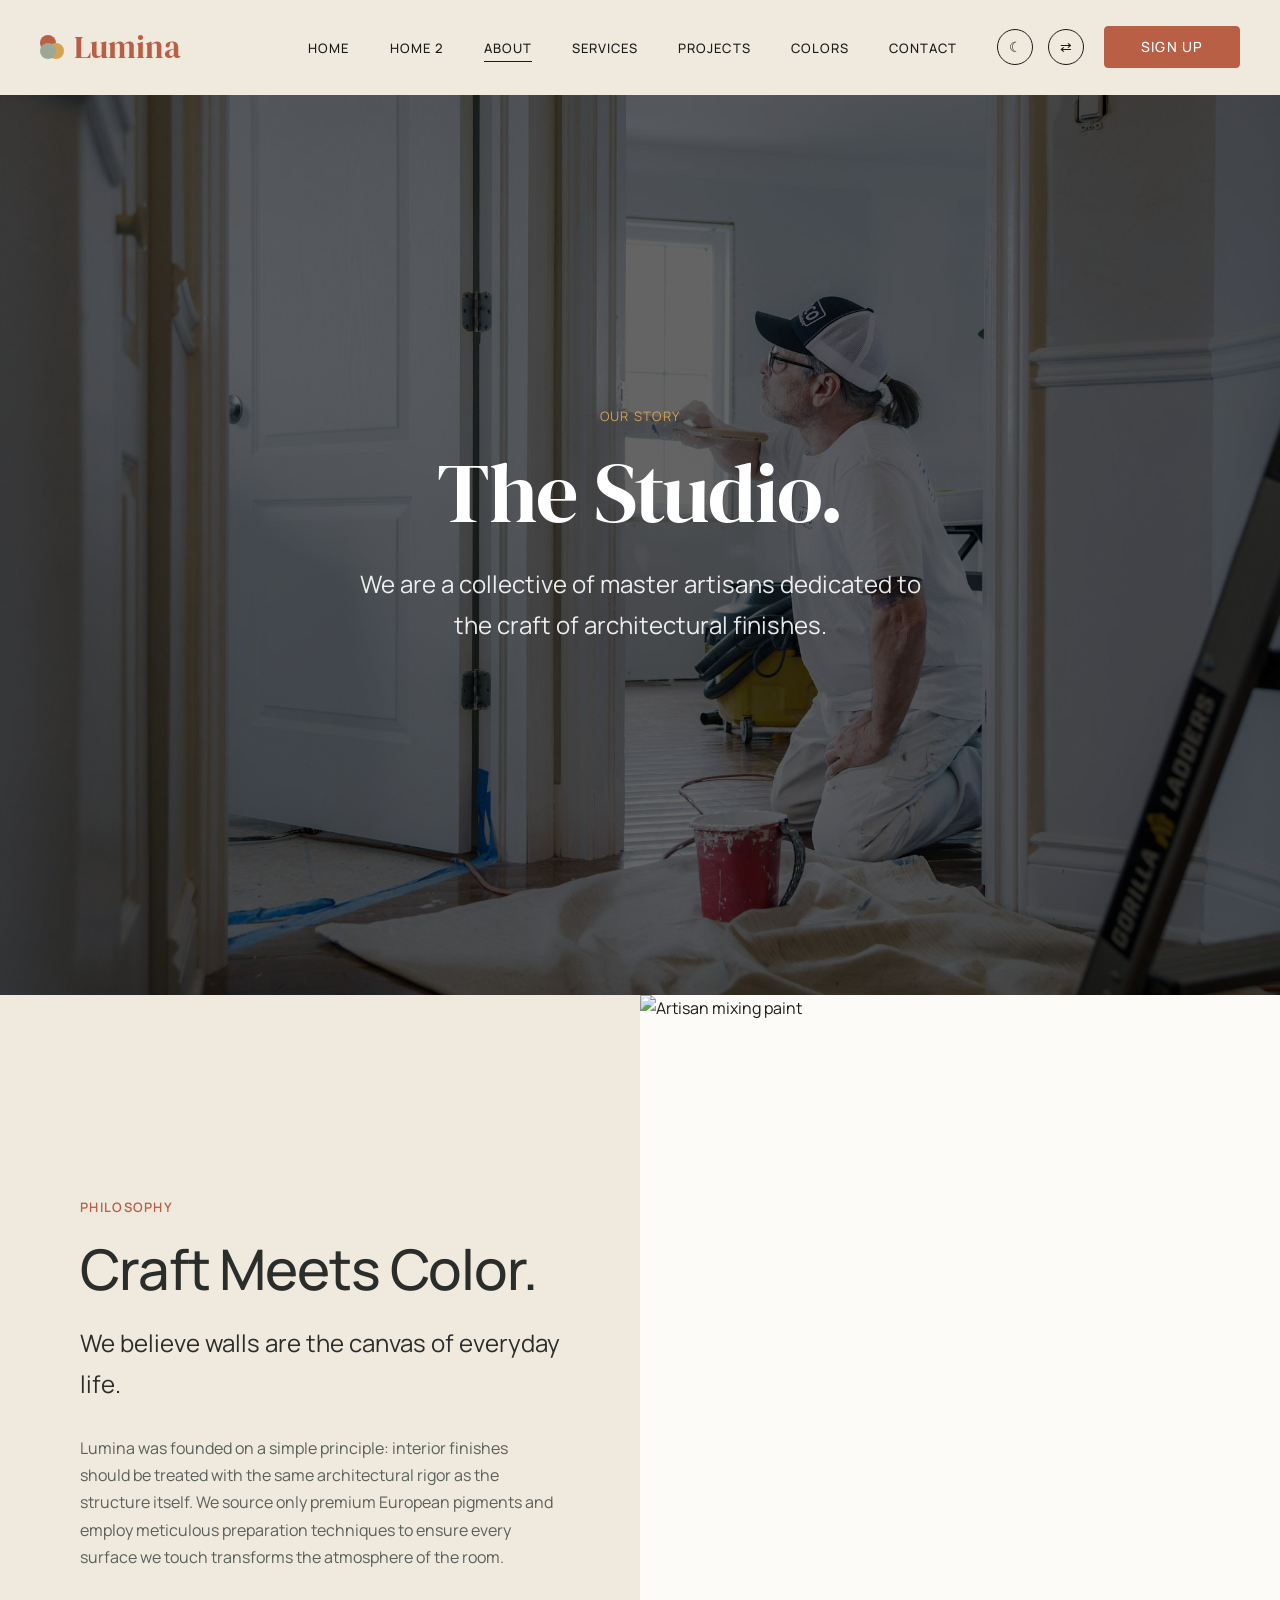
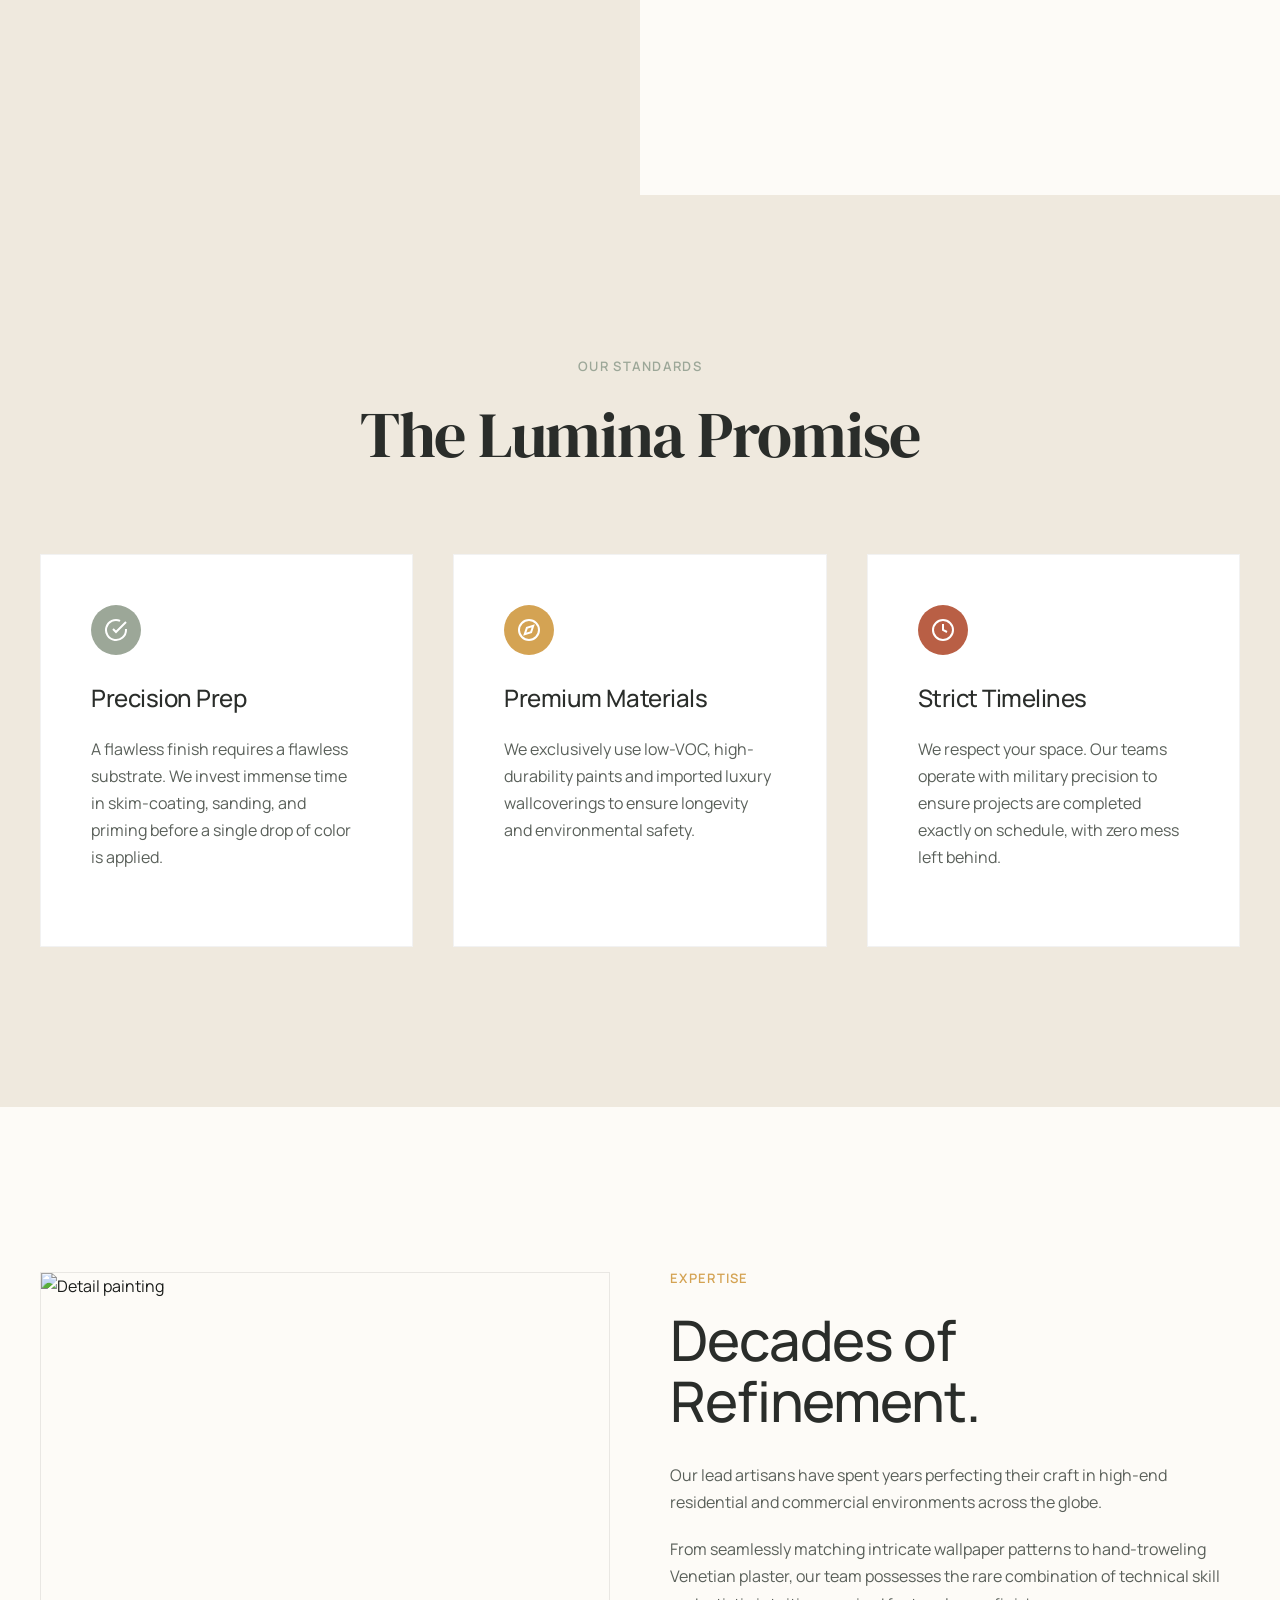
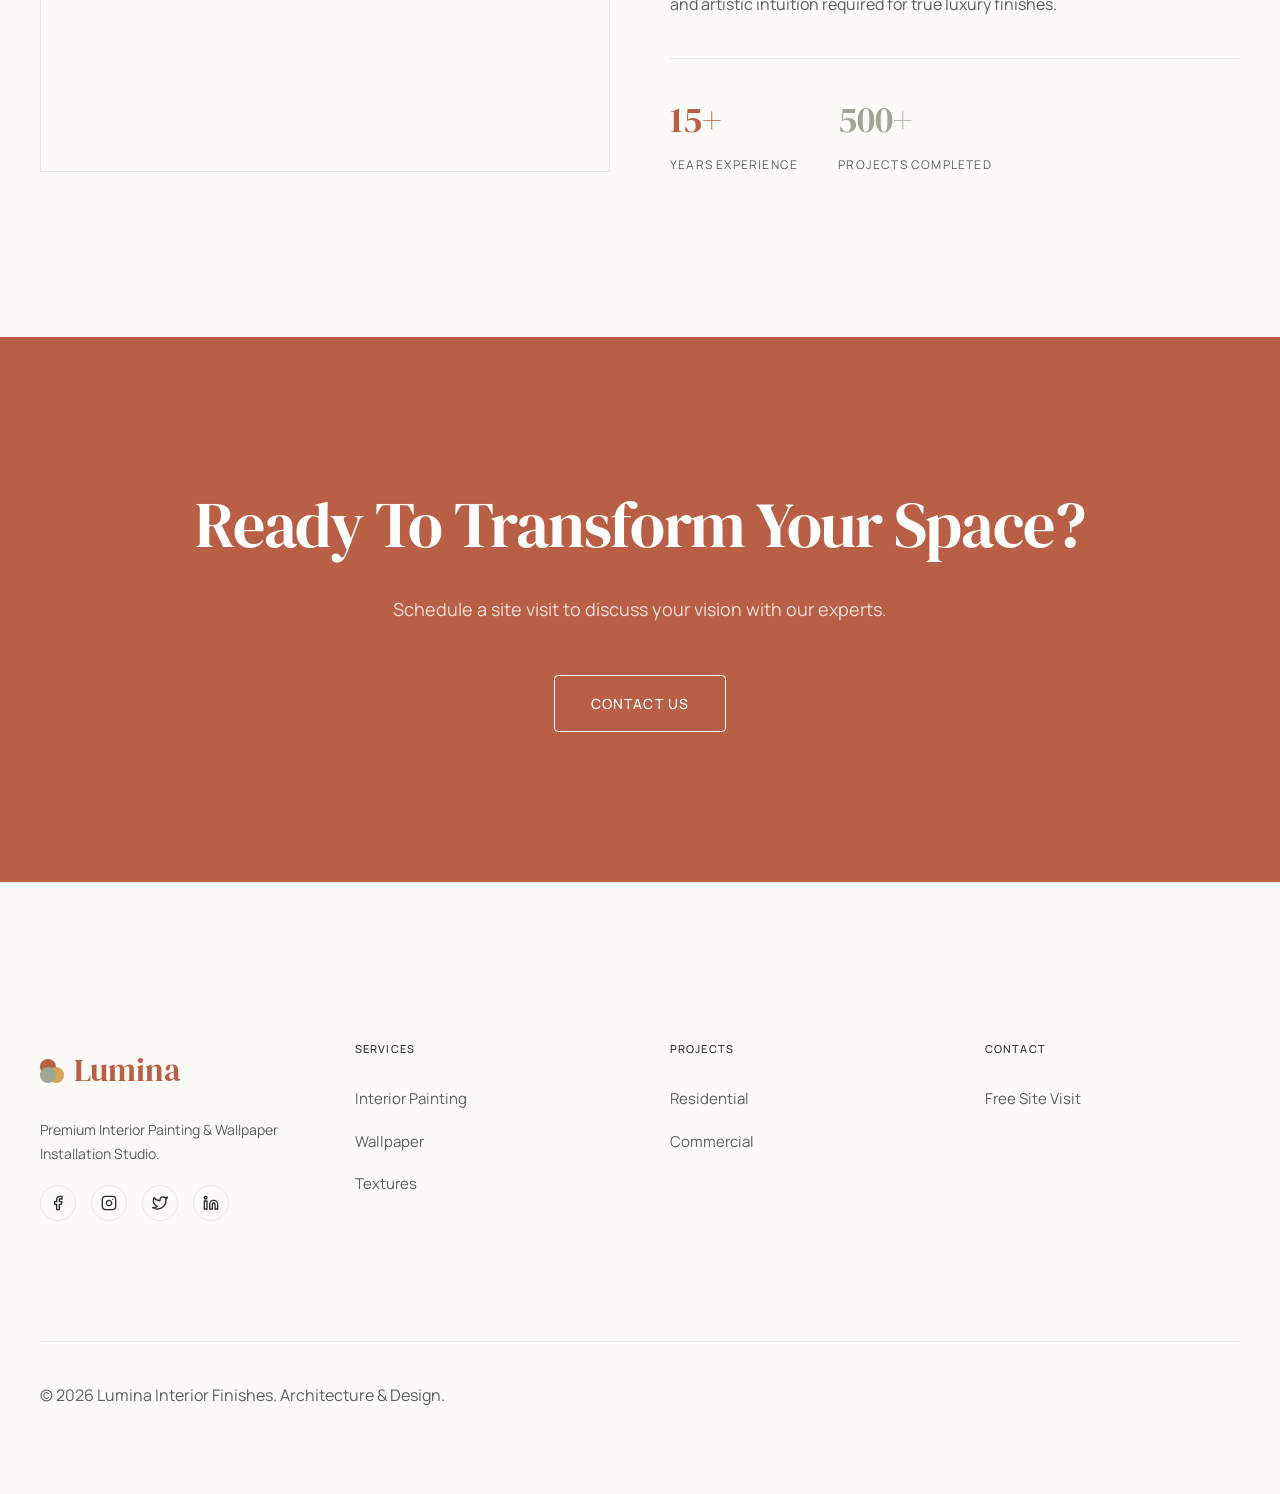
==== about.html @ 1b0bb854 "first-commit" ====
<!DOCTYPE html>
<html lang="en" dir="ltr">

<head>
    <meta charset="UTF-8">
    <meta name="viewport" content="width=device-width, initial-scale=1.0">
    <title>About | Lumina Interior Finishes</title>
    <link rel="icon" type="image/svg+xml"
        href="data:image/svg+xml,<svg xmlns='http://www.w3.org/2000/svg' viewBox='0 0 24 24'><circle cx='8' cy='8' r='8' fill='%23B95F45'/><circle cx='16' cy='16' r='8' fill='%23D4A353'/><circle cx='8' cy='16' r='8' fill='%239CA798'/></svg>">
    <link rel="stylesheet" href="assets/css/style.css">
    <link rel="stylesheet" href="assets/css/dark-mode.css">
    <link rel="stylesheet" href="assets/css/rtl.css">
</head>

<body>
    <!-- Navbar -->
    <nav class="navbar" id="navbar">
        <div class="container">
            <a href="index.html" class="nav-brand"
                style="display: flex; align-items: center; gap: 10px; color: var(--color-terracotta);">
                <svg width="24" height="24" viewBox="0 0 24 24" fill="none">
                    <circle cx="8" cy="8" r="8" fill="var(--color-terracotta)" />
                    <circle cx="16" cy="16" r="8" fill="var(--color-mustard)" />
                    <circle cx="8" cy="16" r="8" fill="var(--color-sage)" />
                </svg>
                Lumina
            </a>
            <button class="mobile-menu-toggle" aria-label="Toggle Menu">☰</button>
            <div class="nav-menu-wrapper">
                <ul class="nav-links">
                <li><a href="index.html">Home</a></li>
                <li><a href="home-2.html">Home 2</a></li>
                <li><a href="about.html" class="active">About</a></li>
                <li><a href="services.html">Services</a></li>
                <li><a href="projects.html">Projects</a></li>
                <li><a href="colors.html">Colors</a></li>
                <li><a href="contact.html">Contact</a></li>
            </ul>
            <div class="nav-actions" style="display: flex; align-items: center; gap: 20px;">
                <div style="display: flex; gap: 15px; align-items: center;">
                    <button class="theme-toggle" aria-label="Toggle Dark Mode"
                        style="background:transparent; border:1px solid currentColor; border-radius:50%; width:36px; height:36px; display:flex; align-items:center; justify-content:center; color:inherit; font-size:14px; cursor:pointer;">☾</button>
                    <button class="rtl-toggle" aria-label="Toggle RTL"
                        style="background:transparent; border:1px solid currentColor; border-radius:50%; width:36px; height:36px; display:flex; align-items:center; justify-content:center; color:inherit; font-size:14px; cursor:pointer;">⇄</button>
                </div>
                <div style="display: flex; align-items: stretch; height: 42px;">
                    <a href="register.html" class="btn">Sign
                        Up</a>
                </div>
            </div>
        </div>

        </div>
    </nav>

    <!-- SECTION 1: HERO -->
    <section class="hero-color-life"
        style="background-color: var(--color-charcoal); background-image: url('assets/images/abt-hero.jpg'); background-size: cover; background-position: center; min-height: 80vh;">
        <div class="hero-tint-layer"></div>
        <div class="container" style="position: relative; z-index: 10;">
            <div class="hero-content-wrapper" style="color: white;">
                <span
                    style="text-transform: uppercase; letter-spacing: 0.1em; font-size: 13px; margin-bottom: 20px; display: block; color: var(--color-mustard);">OUR
                    STORY</span>
                <h1>The Studio.</h1>
                <p class="text-lead" style="color: rgba(255,255,255,0.9); margin-bottom: 40px; max-width: 600px;">We are
                    a collective of master artisans dedicated to the craft of architectural finishes.</p>
            </div>
        </div>
    </section>

    <!-- SECTION 2: PHILOSOPHY (Split Editorial) -->
    <section class="section" style="padding: 0;">
        <div class="split-editorial">
            <div style="background-color: var(--color-warm-cream);">
                <span
                    style="color: var(--color-terracotta); font-weight: 600; letter-spacing: 0.1em; margin-bottom: 20px; display: block; font-size: 13px;">PHILOSOPHY</span>
                <h2 style="color: var(--color-charcoal);">Craft Meets Color.</h2>
                <p class="text-lead" style="margin-bottom: 30px; color: var(--color-charcoal);">We believe walls are the
                    canvas of everyday life.</p>
                <p style="color: var(--text-secondary);">Lumina was founded on a simple principle: interior finishes
                    should be treated with the same architectural rigor as the structure itself. We source only premium
                    European pigments and employ meticulous preparation techniques to ensure every surface we touch
                    transforms the atmosphere of the room.</p>
            </div>
            <img src="https://images.unsplash.com/photo-1589939705384-5185137a7f0f?auto=format&fit=crop&q=80&w=1000"
                alt="Artisan mixing paint">
        </div>
    </section>

    <!-- SECTION 3: CORE VALUES (Grid) -->
    <section class="section bg-cream">
        <div class="container">
            <span
                style="color: var(--color-sage); font-weight: 600; letter-spacing: 0.1em; margin-bottom: 20px; display: block; font-size: 13px; text-align: center;">OUR
                STANDARDS</span>
            <h2 class="editorial-text text-center" style="margin-bottom: 80px; color: var(--color-charcoal);">The Lumina
                Promise</h2>

            <div style="display: grid; grid-template-columns: repeat(3, 1fr); gap: 40px;">
                <div style="background: white; padding: 50px; border: 1px solid rgba(0,0,0,0.05);">
                    <div
                        style="width: 50px; height: 50px; border-radius: 50%; background: var(--color-sage); display: flex; align-items: center; justify-content: center; color: white; margin-bottom: 30px;">
                        <svg width="24" height="24" viewBox="0 0 24 24" fill="none" stroke="currentColor"
                            stroke-width="2">
                            <path d="M22 11.08V12a10 10 0 1 1-5.93-9.14"></path>
                            <polyline points="22 4 12 14.01 9 11.01"></polyline>
                        </svg>
                    </div>
                    <h3 style="color: var(--color-charcoal); font-size: 24px;">Precision Prep</h3>
                    <p style="color: var(--text-secondary); margin-top: 15px;">A flawless finish requires a flawless
                        substrate. We invest immense time in skim-coating, sanding, and priming before a single drop of
                        color is applied.</p>
                </div>
                <div style="background: white; padding: 50px; border: 1px solid rgba(0,0,0,0.05);">
                    <div
                        style="width: 50px; height: 50px; border-radius: 50%; background: var(--color-mustard); display: flex; align-items: center; justify-content: center; color: white; margin-bottom: 30px;">
                        <svg width="24" height="24" viewBox="0 0 24 24" fill="none" stroke="currentColor"
                            stroke-width="2">
                            <circle cx="12" cy="12" r="10"></circle>
                            <polygon points="16.24 7.76 14.12 14.12 7.76 16.24 9.88 9.88 16.24 7.76"></polygon>
                        </svg>
                    </div>
                    <h3 style="color: var(--color-charcoal); font-size: 24px;">Premium Materials</h3>
                    <p style="color: var(--text-secondary); margin-top: 15px;">We exclusively use low-VOC,
                        high-durability paints and imported luxury wallcoverings to ensure longevity and environmental
                        safety.</p>
                </div>
                <div style="background: white; padding: 50px; border: 1px solid rgba(0,0,0,0.05);">
                    <div
                        style="width: 50px; height: 50px; border-radius: 50%; background: var(--color-terracotta); display: flex; align-items: center; justify-content: center; color: white; margin-bottom: 30px;">
                        <svg width="24" height="24" viewBox="0 0 24 24" fill="none" stroke="currentColor"
                            stroke-width="2">
                            <circle cx="12" cy="12" r="10"></circle>
                            <polyline points="12 6 12 12 16 14"></polyline>
                        </svg>
                    </div>
                    <h3 style="color: var(--color-charcoal); font-size: 24px;">Strict Timelines</h3>
                    <p style="color: var(--text-secondary); margin-top: 15px;">We respect your space. Our teams operate
                        with military precision to ensure projects are completed exactly on schedule, with zero mess
                        left behind.</p>
                </div>
            </div>
        </div>
    </section>

    <!-- SECTION 4: THE EXPERTISE (Image Gallery / Team) -->
    <section class="section" style="padding: 160px 0;">
        <div class="container">
            <div style="display: grid; grid-template-columns: 1fr 1fr; gap: 60px; align-items: center;">
                <div>
                    <img src="https://images.unsplash.com/photo-1621293954908-907159247fc8?auto=format&fit=crop&q=80&w=800"
                        alt="Detail painting"
                        style="width: 100%; height: 500px; object-fit: cover; border: 1px solid var(--border-color);">
                </div>
                <div>
                    <span
                        style="color: var(--color-mustard); font-weight: 600; letter-spacing: 0.1em; margin-bottom: 20px; display: block; font-size: 13px;">EXPERTISE</span>
                    <h2 style="color: var(--color-charcoal); margin-bottom: 30px;">Decades of Refinement.</h2>
                    <p style="color: var(--text-secondary); margin-bottom: 20px;">Our lead artisans have spent years
                        perfecting their craft in high-end residential and commercial environments across the globe.</p>
                    <p style="color: var(--text-secondary); margin-bottom: 40px;">From seamlessly matching intricate
                        wallpaper patterns to hand-troweling Venetian plaster, our team possesses the rare combination
                        of technical skill and artistic intuition required for true luxury finishes.</p>

                    <div
                        style="display: flex; gap: 40px; border-top: 1px solid var(--border-color); padding-top: 30px;">
                        <div>
                            <span
                                style="display: block; font-size: 36px; font-family: var(--font-editorial); color: var(--color-terracotta);">15+</span>
                            <span
                                style="font-size: 12px; text-transform: uppercase; letter-spacing: 0.1em; color: var(--text-secondary);">Years
                                Experience</span>
                        </div>
                        <div>
                            <span
                                style="display: block; font-size: 36px; font-family: var(--font-editorial); color: var(--color-sage);">500+</span>
                            <span
                                style="font-size: 12px; text-transform: uppercase; letter-spacing: 0.1em; color: var(--text-secondary);">Projects
                                Completed</span>
                        </div>
                    </div>
                </div>
            </div>
        </div>
    </section>

    <!-- SECTION 5: CTA -->
    <section class="section text-center bg-terracotta" style="padding: 150px 0;">
        <div class="container">
            <h2 class="editorial-text" style="color: white;">Ready To Transform Your Space?</h2>
            <p style="color: rgba(255,255,255,0.8); margin: 30px auto 50px; max-width: 600px; font-size: 18px;">Schedule
                a site visit to discuss your vision with our experts.</p>
            <a href="contact.html" class="btn btn-light">Contact Us</a>
        </div>
    </section>

    <!-- FOOTER -->
    <footer class="footer"
        style="background-color: var(--primary-bg); color: var(--text-primary); border-top: 1px solid var(--border-color);">
        <div class="container">
            <div class="footer-grid">
                <div>
                    <a href="index.html" class="nav-brand"
                        style="display: flex; align-items: center; gap: 10px; margin-bottom: 20px; color: var(--color-terracotta);">
                        <svg width="24" height="24" viewBox="0 0 24 24" fill="none">
                            <circle cx="8" cy="8" r="8" fill="var(--color-terracotta)" />
                            <circle cx="16" cy="16" r="8" fill="var(--color-mustard)" />
                            <circle cx="8" cy="16" r="8" fill="var(--color-sage)" />
                        </svg>
                        Lumina
                    </a>
                    <p style="color: var(--text-secondary); font-size: 14px; margin-bottom: 20px;">Premium Interior
                        Painting & Wallpaper Installation Studio.</p>
                    <div style="display: flex; gap: 15px;">
                        <a href="#" class="social-icon">
                            <svg width="16" height="16" viewBox="0 0 24 24" fill="none" stroke="currentColor" stroke-width="2" stroke-linecap="round" stroke-linejoin="round"><path d="M18 2h-3a5 5 0 0 0-5 5v3H7v4h3v8h4v-8h3l1-4h-4V7a1 1 0 0 1 1-1h3z"></path></svg>
                        </a>
                        <a href="#" class="social-icon">
                            <svg width="16" height="16" viewBox="0 0 24 24" fill="none" stroke="currentColor" stroke-width="2" stroke-linecap="round" stroke-linejoin="round"><rect x="2" y="2" width="20" height="20" rx="5" ry="5"></rect><path d="M16 11.37A4 4 0 1 1 12.63 8 4 4 0 0 1 16 11.37z"></path><line x1="17.5" y1="6.5" x2="17.51" y2="6.5"></line></svg>
                        </a>
                        <a href="#" class="social-icon">
                            <svg width="16" height="16" viewBox="0 0 24 24" fill="none" stroke="currentColor" stroke-width="2" stroke-linecap="round" stroke-linejoin="round"><path d="M23 3a10.9 10.9 0 0 1-3.14 1.53 4.48 4.48 0 0 0-7.86 3v1A10.66 10.66 0 0 1 3 4s-4 9 5 13a11.64 11.64 0 0 1-7 2c9 5 20 0 20-11.5a4.5 4.5 0 0 0-.08-.83A7.72 7.72 0 0 0 23 3z"></path></svg>
                        </a>
                        <a href="#" class="social-icon">
                            <svg width="16" height="16" viewBox="0 0 24 24" fill="none" stroke="currentColor" stroke-width="2" stroke-linecap="round" stroke-linejoin="round"><path d="M16 8a6 6 0 0 1 6 6v7h-4v-7a2 2 0 0 0-2-2 2 2 0 0 0-2 2v7h-4v-7a6 6 0 0 1 6-6z"></path><rect x="2" y="9" width="4" height="12"></rect><circle cx="4" cy="4" r="2"></circle></svg>
                        </a>
                    </div>
                </div>
                <div>
                    <h4 style="color: var(--color-charcoal);">Services</h4>
                    <ul class="footer-links">
                        <li><a href="services.html" style="color: var(--text-secondary);">Interior Painting</a></li>
                        <li><a href="services.html" style="color: var(--text-secondary);">Wallpaper</a></li>
                        <li><a href="services.html" style="color: var(--text-secondary);">Textures</a></li>
                    </ul>
                </div>
                <div>
                    <h4 style="color: var(--color-charcoal);">Projects</h4>
                    <ul class="footer-links">
                        <li><a href="projects.html" style="color: var(--text-secondary);">Residential</a></li>
                        <li><a href="projects.html" style="color: var(--text-secondary);">Commercial</a></li>
                    </ul>
                </div>
                <div>
                    <h4 style="color: var(--color-charcoal);">Contact</h4>
                    <ul class="footer-links">
                        <li><a href="contact.html" style="color: var(--text-secondary);">Free Site Visit</a></li>
                    </ul>
                </div>
            </div>
            <div class="footer-bottom" style="border-top: 1px solid var(--border-color); color: var(--text-secondary);">
                <p>© 2026 Lumina Interior Finishes. Architecture & Design.</p>
            </div>
        </div>
    </footer>
    <script src="assets/js/main.js"></script>
    <script>
        const nav = document.querySelector('.navbar');
        window.addEventListener('scroll', () => {
            if (window.scrollY > 50) { nav.classList.add('scrolled'); } else { nav.classList.remove('scrolled'); }
        });
    </script>
<button id="scrollTopBtn" class="scroll-top-btn" aria-label="Scroll to top">
        <svg width="24" height="24" viewBox="0 0 24 24" fill="none" stroke="currentColor" stroke-width="2" stroke-linecap="round" stroke-linejoin="round"><path d="M12 19V5M5 12l7-7 7 7"/></svg>
    </button>
</body>

</html>
---- assets/css/style.css ----
@import url('https://fonts.googleapis.com/css2?family=Manrope:wght@400;500;600&family=DM+Serif+Display&display=swap');

:root {
    /* Core Neutral Palette */
    --primary-bg: #FDFBF7; /* Warmer, cleaner white */
    --secondary-bg: #F5F1EA;
    --card-bg: #FFFFFF;
    
    /* Premium Color System (Phase 3) */
    --color-deep-olive: #3A4031;
    --color-terracotta: #B95F45;
    --color-sage: #9CA798;
    --color-mustard: #D4A353;
    --color-dusty-rose: #C69A96;
    --color-warm-cream: #EFE9DE;
    --color-soft-blue: #A2B2BC;
    --color-charcoal: #2A2D2A;
    
    /* Brand Default (can be overridden per section/page) */
    --brand-primary: var(--color-deep-olive);
    --brand-accent: var(--color-terracotta);
    
    --text-primary: #1A1C1A;
    --text-secondary: #5A605A;
    --text-light: #FDFBF7;
    
    --border-color: rgba(0, 0, 0, 0.08);
    
    /* Typography */
    --font-primary: 'Manrope', sans-serif;
    --font-editorial: 'DM Serif Display', serif;
    
    /* Spacing & Layout */
    --section-padding-y: 160px;
    --container-max-width: 1440px;
    --border-radius: 0;
    --transition-base: all 0.6s cubic-bezier(0.25, 0.46, 0.45, 0.94);
    --transition-slow: all 1.2s cubic-bezier(0.25, 0.46, 0.45, 0.94);
}

* {
    margin: 0;
    padding: 0;
    box-sizing: border-box;
}

body {
    font-family: var(--font-primary);
    background-color: var(--primary-bg);
    color: var(--text-primary);
    overflow-x: hidden;
    line-height: 1.7;
    font-weight: 400;
}

/* Typography Scale */
h1, h2, h3, h4, h5, h6 {
    font-weight: 500;
    line-height: 1.1;
    margin-bottom: 1.5rem;
    letter-spacing: -0.02em;
}

h1 {
    font-size: clamp(48px, 7vw, 84px);
    font-family: var(--font-editorial);
}

h2 {
    font-size: clamp(36px, 5vw, 56px);
}

h3 {
    font-size: clamp(28px, 4vw, 40px);
}

p {
    margin-bottom: 1.5rem;
    color: var(--text-secondary);
    font-size: 16px;
}

.text-lead {
    font-size: clamp(20px, 2vw, 24px);
    color: var(--text-primary);
}

a {
    text-decoration: none;
    color: inherit;
    transition: var(--transition-base);
}

img {
    max-width: 100%;
    height: auto;
    display: block;
    object-fit: cover;
}

/* Layout Utilities */
.container {
    max-width: var(--container-max-width);
    margin: 0 auto;
    padding: 0 40px;
}

.section {
    padding: var(--section-padding-y) 0;
    position: relative;
}

.text-center {
    text-align: center;
}

.editorial-text {
    font-family: var(--font-editorial);
    font-size: clamp(36px, 5vw, 64px);
    line-height: 1.2;
    max-width: 900px;
    margin: 0 auto;
}

/* Background Color Helpers */
.bg-olive { background-color: var(--color-deep-olive); color: var(--text-light); }
.bg-olive p { color: rgba(253, 251, 247, 0.7); }
.bg-cream { background-color: var(--color-warm-cream); }
.bg-sage { background-color: var(--color-sage); color: var(--text-light); }
.bg-sage p { color: rgba(253, 251, 247, 0.8); }
.bg-terracotta { background-color: var(--color-terracotta); color: var(--text-light); }
.bg-mustard { background-color: var(--color-mustard); color: var(--color-charcoal); }

/* Premium Buttons */
.btn {
    display: inline-flex;
    align-items: center;
    justify-content: center;
    padding: 16px 36px;
    font-weight: 500;
    cursor: pointer;
    transition: all 0.3s ease;
    border: 1px solid var(--color-terracotta) !important;
    background-color: var(--color-terracotta) !important;
    color: white !important;
    font-size: 14px;
    letter-spacing: 0.08em;
    text-transform: uppercase;
    position: relative;
    border-radius: 4px;
    text-decoration: none;
}

.btn:hover {
    transform: translateY(-4px);
    box-shadow: 0 10px 20px rgba(185, 95, 69, 0.2);
    background-color: transparent !important;
    color: var(--color-terracotta) !important;
}

.btn-outline {
    background-color: transparent !important;
    border: 1px solid var(--color-terracotta) !important;
    color: var(--color-terracotta) !important;
}

.btn-outline:hover {
    background-color: var(--color-terracotta) !important;
    color: white !important;
}

.btn-light {
    background-color: transparent !important;
    border: 1px solid white !important;
    color: white !important;
}

.btn-light:hover {
    background-color: white !important;
    color: var(--color-charcoal) !important;
}

/* Navbar */
.navbar {
    position: sticky;
    top: 0;
    left: 0;
    width: 100%;
    z-index: 1000;
    padding: 20px 0;
    background-color: var(--color-warm-cream);
    transition: var(--transition-base);
    border-bottom: 1px solid transparent;
}

.navbar.scrolled {
    box-shadow: 0 4px 20px rgba(0,0,0,0.05);
    border-bottom: 1px solid var(--border-color);
}

.navbar .container {
    display: flex;
    justify-content: space-between;
    align-items: center;
}

.nav-brand {
    font-family: var(--font-editorial);
    font-size: 32px;
    color: inherit;
}

.nav-links {
    display: flex;
    gap: 40px;
    list-style: none;
}

.nav-links a {
    font-size: 13px;
    font-weight: 500;
    text-transform: uppercase;
    letter-spacing: 0.08em;
    position: relative;
    padding-bottom: 5px;
}

.nav-links a::after {
    content: '';
    position: absolute;
    bottom: 0;
    left: 0;
    width: 0;
    height: 1px;
    background-color: currentColor;
    transition: width 0.4s ease;
}

.nav-links a:hover::after, .nav-links a.active::after {
    width: 100%;
}

/* Home 1 Hero - "Color Comes to Life" */
.hero-color-life {
    height: 100vh;
    position: relative;
    overflow: hidden;
    display: flex;
    align-items: center;
    justify-content: center;
    text-align: center;
    background-color: var(--color-warm-cream); /* Starting color */
}

.hero-image-layer {
    position: absolute;
    top: 0; left: 0; width: 100%; height: 100%;
    object-fit: cover;
    opacity: 1;
}

.hero-tint-layer {
    position: absolute;
    top: 0; left: 0; width: 100%; height: 100%;
    background-color: rgba(0, 0, 0, 0.6); /* Consistent rgba tint */
    mix-blend-mode: multiply;
    opacity: 1;
}

.hero-content-wrapper {
    position: relative;
    z-index: 10;
    color: var(--text-light);
    max-width: 800px;
    margin: 0 auto;
    opacity: 1;
}

.hero-ctas {
    display: flex;
    justify-content: center;
    gap: 20px;
    margin-top: 40px;
}

/* 1.5-3s: Swatch Appearance */
.hero-swatches {
    position: absolute;
    bottom: 80px;
    right: 80px;
    display: flex;
    gap: 15px;
    z-index: 10;
}

.hero-swatch {
    width: 60px;
    height: 80px;
    opacity: 0;
    transform: translateY(20px);
    border: 2px solid white;
}

.hero-swatch:nth-child(1) { animation: swatchIn 1s cubic-bezier(0.25, 1, 0.5, 1) forwards 2s; }
.hero-swatch:nth-child(2) { animation: swatchIn 1s cubic-bezier(0.25, 1, 0.5, 1) forwards 2.2s; }
.hero-swatch:nth-child(3) { animation: swatchIn 1s cubic-bezier(0.25, 1, 0.5, 1) forwards 2.4s; }

@keyframes swatchIn {
    to { opacity: 1; transform: translateY(0); }
}

/* Home 2 Hero - "The Wall Transformation" Animation */
.hero-wall-transform {
    height: 100vh;
    position: relative;
    overflow: hidden;
    display: flex;
    align-items: center;
    background-color: var(--color-warm-cream); /* 0-1.5s: Neutral wall */
}

/* 1.5-3s: Pattern Appearance */
.hero-pattern-layer {
    position: absolute;
    top: 0; left: 0; width: 100%; height: 100%;
    object-fit: cover;
    opacity: 0;
    clip-path: polygon(0 0, 0 0, 0 100%, 0% 100%);
    animation: wallTransform 3s cubic-bezier(0.25, 1, 0.5, 1) forwards 1.5s;
}

@keyframes wallTransform {
    0% { opacity: 1; clip-path: polygon(0 0, 0 0, 0 100%, 0% 100%); }
    50% { opacity: 1; clip-path: polygon(0 0, 100% 0, 100% 100%, 0 100%); }
    100% { opacity: 1; clip-path: polygon(0 0, 100% 0, 100% 100%, 0 100%); }
}

/* 4.5-6s: Finished Room Reveal */
.hero-finished-room {
    position: absolute;
    top: 0; left: 0; width: 100%; height: 100%;
    object-fit: cover;
    opacity: 0;
    animation: roomReveal 1.5s cubic-bezier(0.25, 1, 0.5, 1) forwards 4.5s;
}

@keyframes roomReveal {
    to { opacity: 1; }
}

/* Split Sections (Editorial) */
.split-editorial {
    display: grid;
    grid-template-columns: 1fr 1fr;
    gap: 0; /* Flush edges */
}

.split-editorial > div {
    padding: 120px 80px;
    display: flex;
    flex-direction: column;
    justify-content: center;
}

.split-editorial > img {
    width: 100%;
    height: 100%;
    object-fit: cover;
    min-height: 800px;
}

/* Footer */
.footer {
    background-color: var(--color-charcoal);
    color: var(--text-light);
    padding: 160px 0 60px;
}

.footer-statement {
    font-family: var(--font-editorial);
    font-size: clamp(40px, 6vw, 72px);
    max-width: 900px;
    margin-bottom: 120px;
    line-height: 1.1;
}

.footer-grid {
    display: grid;
    grid-template-columns: repeat(4, 1fr);
    gap: 60px;
    margin-bottom: 120px;
}

.footer h4 {
    color: rgba(253, 251, 247, 0.4);
    font-size: 11px;
    text-transform: uppercase;
    letter-spacing: 0.1em;
    margin-bottom: 30px;
}

.footer-links {
    list-style: none;
}

.footer-links li {
    margin-bottom: 15px;
}

.footer-links a {
    color: var(--text-light);
    font-size: 15px;
}

.footer-links a:hover {
    color: var(--color-terracotta);
}

.footer-bottom {
    border-top: 1px solid rgba(253, 251, 247, 0.1);
    padding-top: 40px;
    display: flex;
    justify-content: space-between;
    font-size: 14px;
    color: rgba(253, 251, 247, 0.4);
}

/* Responsive */
/* Mobile Hamburger Menu */
.mobile-menu-toggle {
    display: none;
    background: transparent;
    border: none;
    font-size: 24px;
    cursor: pointer;
    color: var(--color-charcoal);
    z-index: 1001;
}

.nav-menu-wrapper {
    display: flex;
    align-items: center;
    gap: 40px;
}

/* Footer & Utilities */
.social-icon {
    color: var(--color-charcoal);
    display: flex;
    align-items: center;
    justify-content: center;
    width: 36px;
    height: 36px;
    border: 1px solid var(--border-color);
    border-radius: 50%;
    transition: all 0.3s ease;
}

.social-icon:hover {
    background-color: var(--color-terracotta);
    color: white;
    border-color: var(--color-terracotta);
}

.scroll-top-btn {
    position: fixed;
    bottom: 30px;
    right: 30px;
    width: 50px;
    height: 50px;
    background-color: var(--color-terracotta);
    color: white;
    border: none;
    border-radius: 50%;
    cursor: pointer;
    display: none;
    align-items: center;
    justify-content: center;
    z-index: 999;
    box-shadow: 0 4px 12px rgba(0,0,0,0.15);
    transition: opacity 0.3s, transform 0.3s;
}

.scroll-top-btn:hover {
    transform: translateY(-4px);
}

/* Responsive */
@media (max-width: 1024px) {
    :root { --section-padding-y: 120px; }
    
    .mobile-menu-toggle { display: block; z-index: 1001; position: relative; }
    
    .nav-menu-wrapper {
        position: fixed;
        top: 0;
        right: -100%;
        width: 100%; /* Full view width */
        height: 100vh;
        background-color: var(--color-warm-cream);
        flex-direction: column;
        align-items: center;
        justify-content: center;
        padding: 100px 40px;
        transition: right 0.4s ease;
        z-index: 999;
    }
    
    .nav-menu-wrapper.active { right: 0; }
    
    .nav-links { flex-direction: column; gap: 30px; width: 100%; text-align: center; font-size: 20px; }
    .nav-actions { flex-direction: column; gap: 30px; align-items: center !important; width: 100%; }
    
    .split-editorial { grid-template-columns: 1fr; }
    .split-editorial > div { padding: 80px 40px; }
    .split-editorial > img { min-height: 500px; }
    .footer-grid { grid-template-columns: 1fr 1fr; gap: 80px; }
    .hero-swatches { display: none; }
    
    /* Force 3/4-col grids to 2-col on tablet */
    [style*="grid-template-columns: repeat(3"],
    [style*="grid-template-columns: repeat(4"] {
        grid-template-columns: repeat(2, 1fr) !important;
    }
    
    /* Center the 3rd card when a 3-card grid becomes 2-col */
    [style*="grid-template-columns: repeat(3"] > *:nth-child(3):last-child {
        grid-column: 1 / -1;
        justify-self: center;
        width: calc(50% - 20px);
    }
    
    .hero-content-wrapper { padding: 0 20px; }
}

@media (max-width: 768px) {
    :root { --section-padding-y: 80px; }
    .container { padding: 0 20px; }
    .footer-grid { grid-template-columns: 1fr; gap: 60px; }
    .btn { width: 100%; }
    
    /* Force all grids to 1-col on mobile */
    [style*="grid-template-columns"] {
        grid-template-columns: 1fr !important;
    }
    
    /* Stack flex elements on mobile */
    [style*="display: flex; gap: 40px"],
    [style*="display: flex; gap: 30px"] {
        flex-direction: column !important;
        align-items: center !important;
        text-align: center;
        gap: 20px !important;
    }
    
    /* Ensure 3rd card is full width on mobile */
    [style*="grid-template-columns: repeat(3"] > *:nth-child(3):last-child {
        width: 100% !important;
    }
    
    .hero-ctas {
        flex-direction: column !important;
        width: 100%;
    }
    
    .mobile-auth-toggles {
        position: relative !important;
        right: auto !important;
        top: auto !important;
        margin-bottom: 20px;
        justify-content: center;
        width: 100%;
        display: flex;
    }
}
---- assets/css/dark-mode.css ----
:root[data-theme="dark"] {
    --primary-bg: #111613;
    --secondary-bg: #1A211D;
    --card-bg: #202822;
    
    --brand-primary: #F3F4F0;
    --brand-accent: #C6A477;
    --warm-accent: #C6A477;
    
    --text-primary: #F3F4F0;
    --text-secondary: rgba(243, 244, 240, 0.7);
    
    --border-color: rgba(243, 244, 240, 0.10);
}

[data-theme="dark"] .navbar {
    background-color: var(--primary-bg);
}

[data-theme="dark"] .nav-menu-wrapper {
    background-color: var(--primary-bg);
}

[data-theme="dark"] .navbar.scrolled {
    background-color: rgba(17, 22, 19, 0.95);
}

[data-theme="dark"] .btn-primary {
    background-color: var(--brand-accent);
    color: #111613;
}

[data-theme="dark"] .btn-primary:hover {
    background-color: #fff;
}

[data-theme="dark"] .footer {
    background-color: #0A0D0B !important;
    border-top: 1px solid var(--border-color);
}

/* Authentication Pages */
[data-theme="dark"] body.bg-cream {
    background-color: var(--primary-bg) !important;
}
[data-theme="dark"] .auth-card {
    background-color: var(--card-bg) !important;
    border-color: var(--border-color) !important;
}
[data-theme="dark"] .auth-card h4,
[data-theme="dark"] .auth-card label,
[data-theme="dark"] .auth-card p,
[data-theme="dark"] .auth-card span {
    color: var(--text-primary) !important;
}
[data-theme="dark"] .auth-card label,
[data-theme="dark"] .auth-card .divider {
    color: var(--text-secondary) !important;
}
[data-theme="dark"] .auth-input {
    background-color: var(--secondary-bg) !important;
    color: var(--text-primary) !important;
    border-color: var(--border-color) !important;
}
[data-theme="dark"] .social-btn {
    color: var(--text-primary) !important;
    border-color: var(--border-color) !important;
}
[data-theme="dark"] .social-btn:hover {
    background-color: var(--secondary-bg) !important;
}
[data-theme="dark"] .top-right-actions button,
[data-theme="dark"] .pwd-toggle {
    color: var(--text-primary) !important;
}

/* Contact Page & General Sections */
[data-theme="dark"] .bg-cream,
[data-theme="dark"] .bg-olive,
[data-theme="dark"] .bg-sage,
[data-theme="dark"] .bg-mustard,
[data-theme="dark"] .bg-terracotta,
[data-theme="dark"] section[style*="background-color: var(--color-warm-cream)"],
[data-theme="dark"] section[style*="background-color: var(--color-sage)"] {
    background-color: var(--primary-bg) !important;
}
[data-theme="dark"] div[style*="background: white"],
[data-theme="dark"] div[style*="background-color: white"] {
    background-color: var(--card-bg) !important;
    border-color: var(--border-color) !important;
}
[data-theme="dark"] h2, 
[data-theme="dark"] h3, 
[data-theme="dark"] h4, 
[data-theme="dark"] p {
    color: var(--text-primary) !important;
}
[data-theme="dark"] p[style*="color: var(--text-secondary)"],
[data-theme="dark"] p[style*="color: rgba"] {
    color: var(--text-secondary) !important;
}
[data-theme="dark"] [style*="color: var(--color-charcoal)"] {
    color: var(--text-primary) !important;
}
[data-theme="dark"] [style*="color: var(--text-secondary)"] {
    color: var(--text-secondary) !important;
}
[data-theme="dark"] input,
[data-theme="dark"] textarea,
[data-theme="dark"] select {
    background-color: var(--secondary-bg) !important;
    color: var(--text-primary) !important;
    border-color: var(--border-color) !important;
}
[data-theme="dark"] iframe {
    filter: invert(90%) hue-rotate(180deg) grayscale(100%) contrast(1.2) !important;
}
---- assets/css/rtl.css ----
[dir="rtl"] {
    direction: rtl;
    text-align: right;
}

[dir="rtl"] .nav-brand {
    gap: 10px;
}

[dir="rtl"] .nav-links {
    margin-right: auto;
    margin-left: 0;
}

[dir="rtl"] .footer-grid {
    text-align: right;
}

[dir="rtl"] .navbar .container {
    flex-direction: row-reverse;
}

[dir="rtl"] .nav-actions {
    margin-right: auto;
    margin-left: 0;
}

[dir="rtl"] .nav-links {
    margin-right: 0;
    margin-left: auto;
}
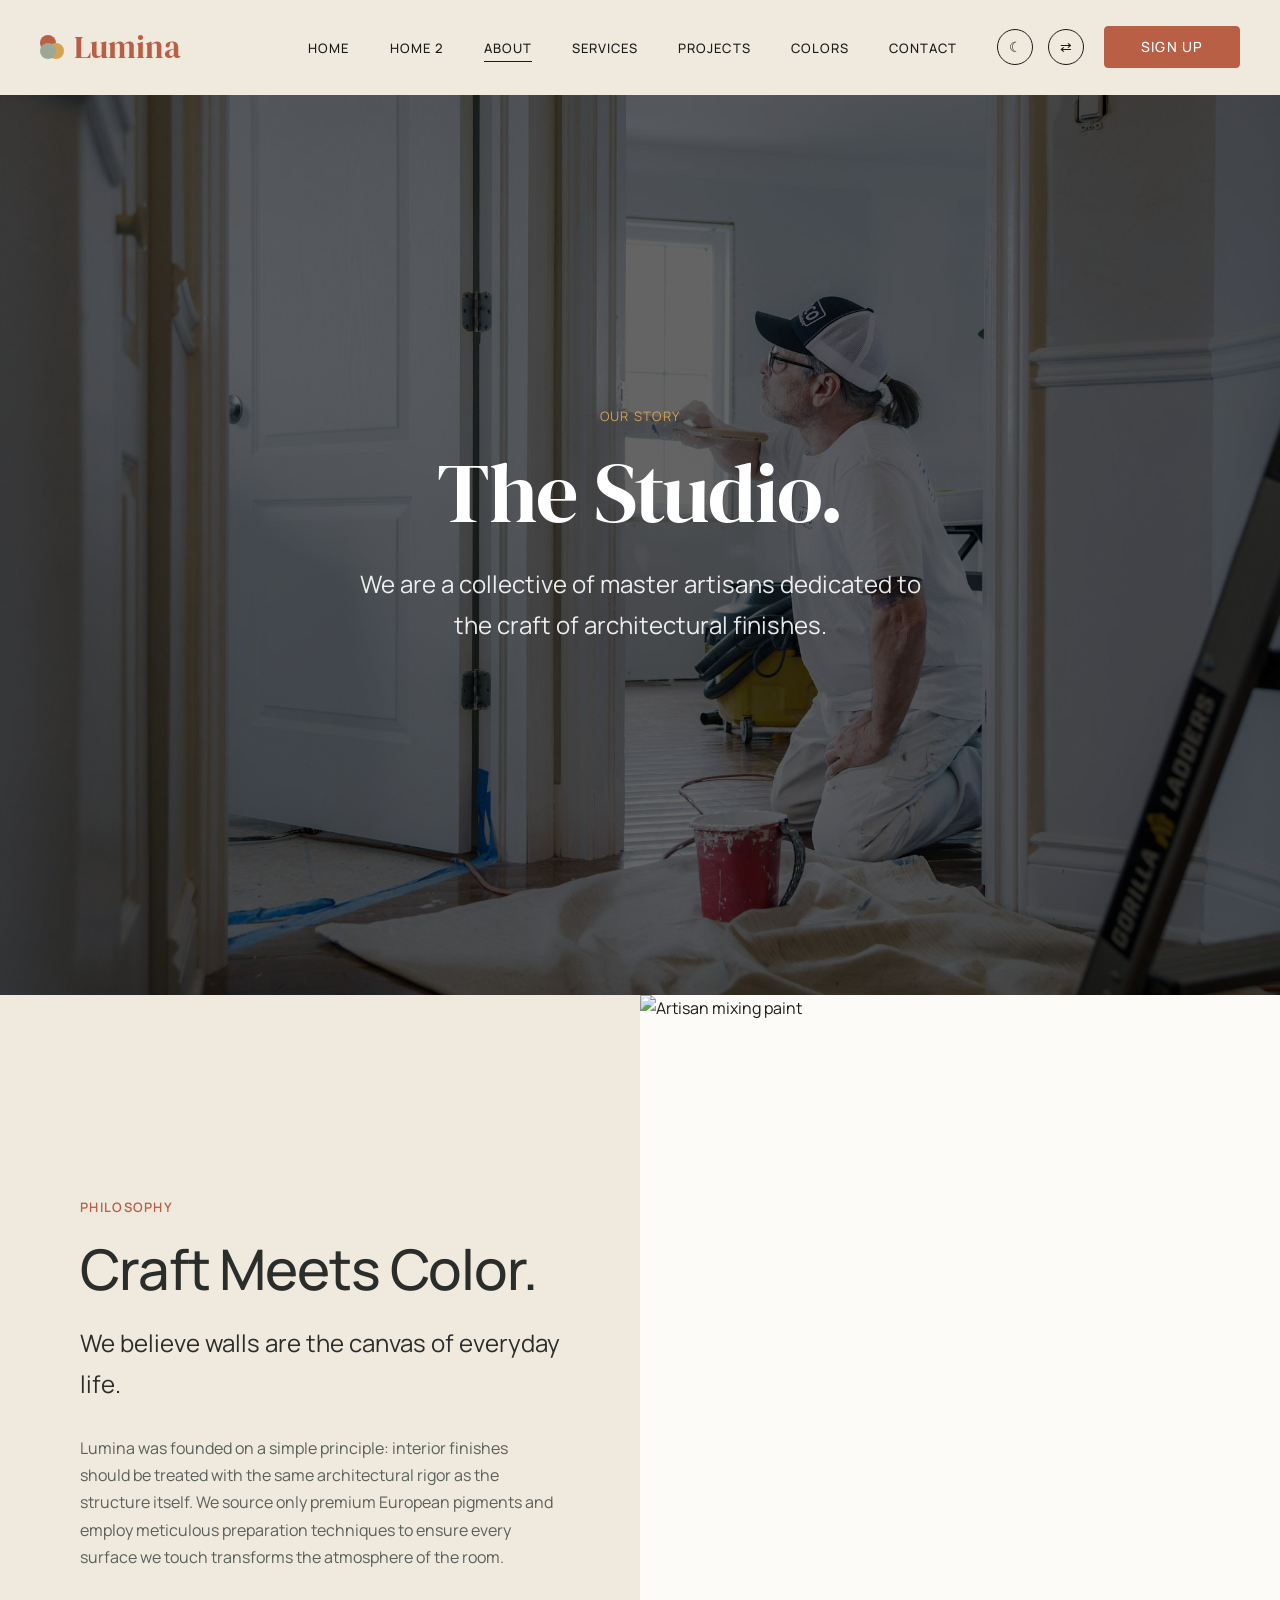
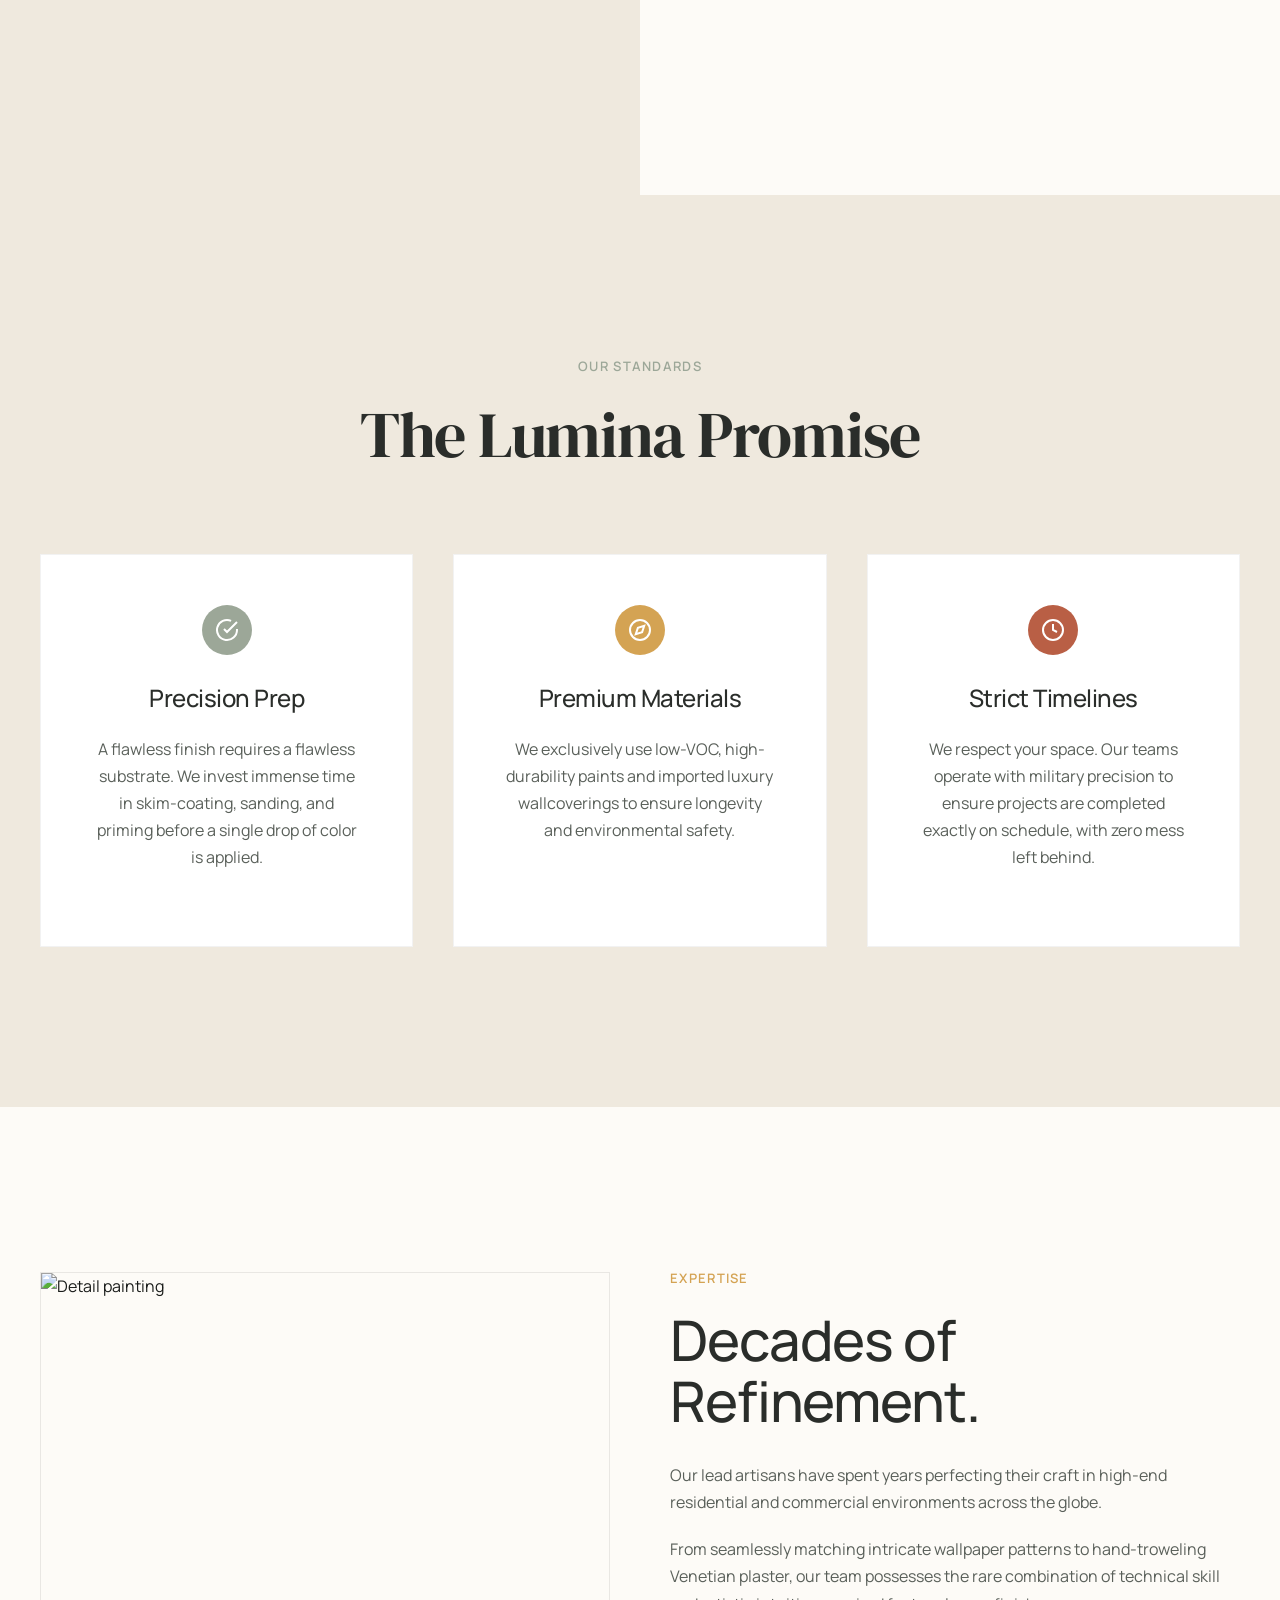
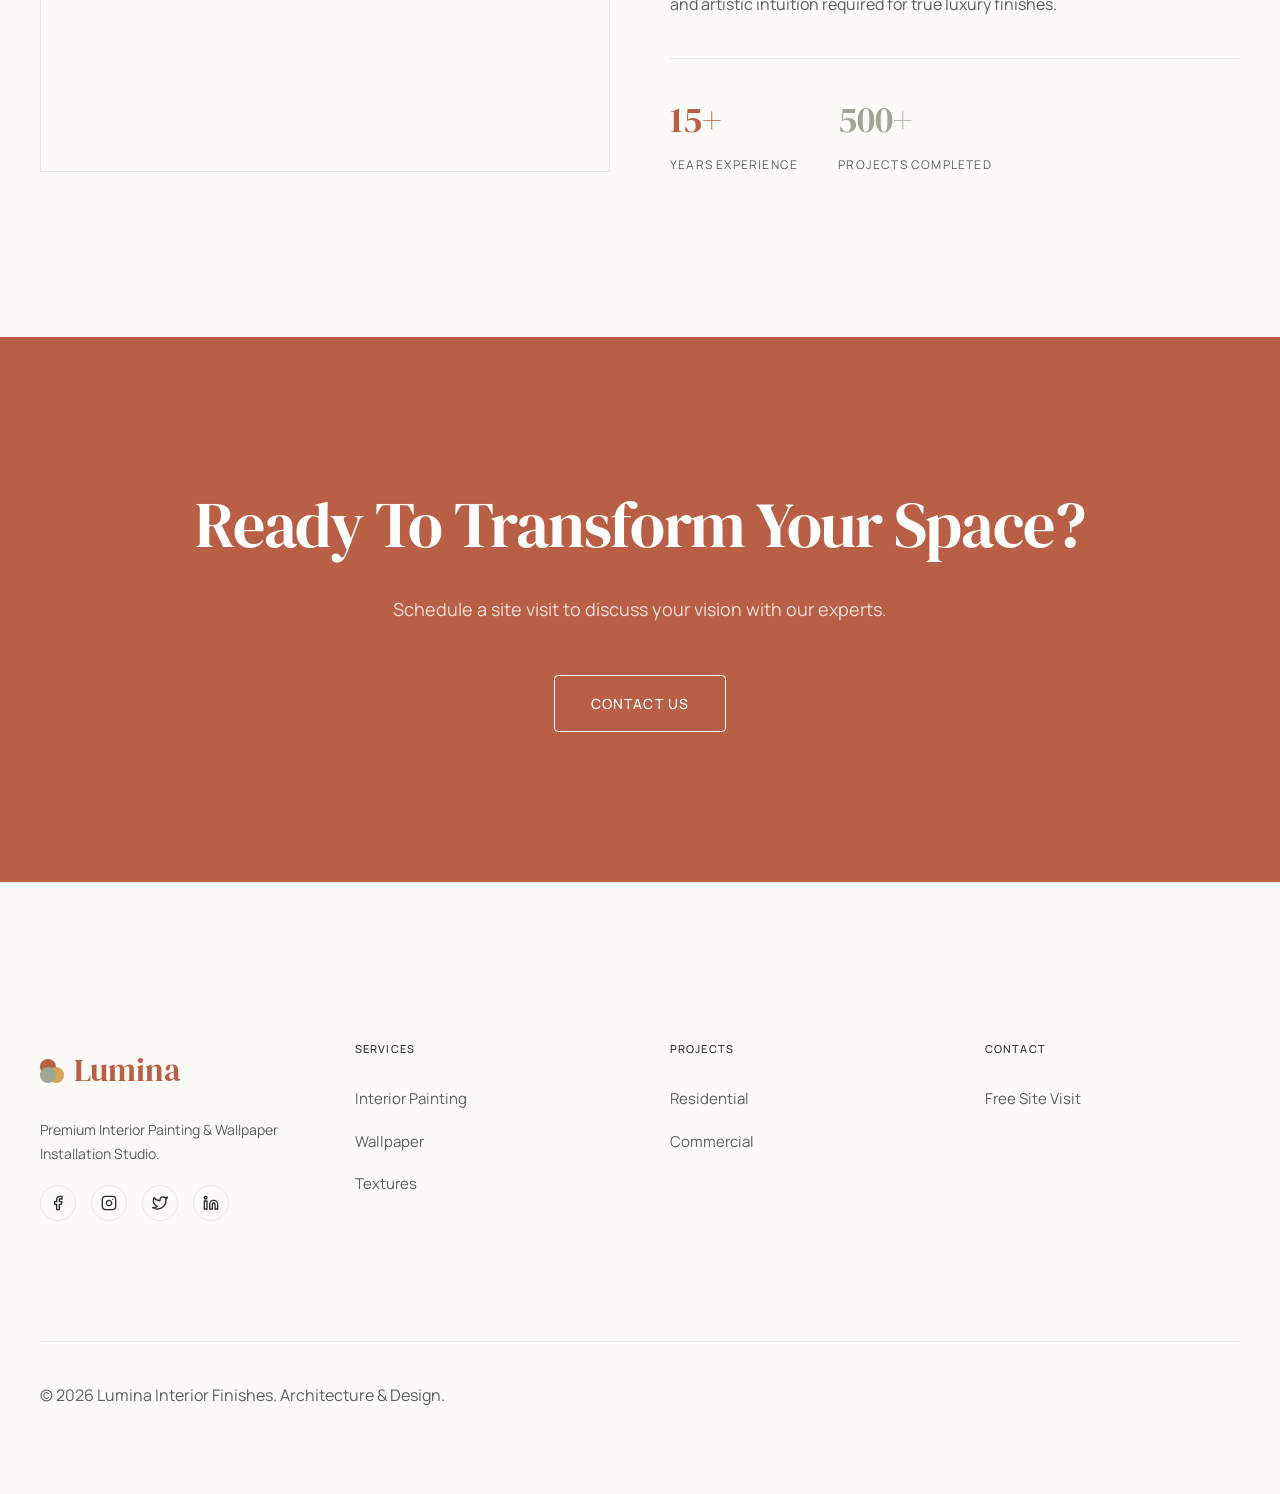
==== commit a988286b: "changes" ====
--- a/about.html
+++ b/about.html
@@ -98,9 +98,9 @@
                 Promise</h2>
 
             <div style="display: grid; grid-template-columns: repeat(3, 1fr); gap: 40px;">
-                <div style="background: white; padding: 50px; border: 1px solid rgba(0,0,0,0.05);">
-                    <div
-                        style="width: 50px; height: 50px; border-radius: 50%; background: var(--color-sage); display: flex; align-items: center; justify-content: center; color: white; margin-bottom: 30px;">
+                <div style="background: white; padding: 50px; border: 1px solid rgba(0,0,0,0.05); text-align: center;">
+                    <div
+                        style="width: 50px; height: 50px; border-radius: 50%; background: var(--color-sage); display: flex; align-items: center; justify-content: center; color: white; margin: 0 auto 30px auto;">
                         <svg width="24" height="24" viewBox="0 0 24 24" fill="none" stroke="currentColor"
                             stroke-width="2">
                             <path d="M22 11.08V12a10 10 0 1 1-5.93-9.14"></path>
@@ -112,9 +112,9 @@
                         substrate. We invest immense time in skim-coating, sanding, and priming before a single drop of
                         color is applied.</p>
                 </div>
-                <div style="background: white; padding: 50px; border: 1px solid rgba(0,0,0,0.05);">
-                    <div
-                        style="width: 50px; height: 50px; border-radius: 50%; background: var(--color-mustard); display: flex; align-items: center; justify-content: center; color: white; margin-bottom: 30px;">
+                <div style="background: white; padding: 50px; border: 1px solid rgba(0,0,0,0.05); text-align: center;">
+                    <div
+                        style="width: 50px; height: 50px; border-radius: 50%; background: var(--color-mustard); display: flex; align-items: center; justify-content: center; color: white; margin: 0 auto 30px auto;">
                         <svg width="24" height="24" viewBox="0 0 24 24" fill="none" stroke="currentColor"
                             stroke-width="2">
                             <circle cx="12" cy="12" r="10"></circle>
@@ -126,9 +126,9 @@
                         high-durability paints and imported luxury wallcoverings to ensure longevity and environmental
                         safety.</p>
                 </div>
-                <div style="background: white; padding: 50px; border: 1px solid rgba(0,0,0,0.05);">
-                    <div
-                        style="width: 50px; height: 50px; border-radius: 50%; background: var(--color-terracotta); display: flex; align-items: center; justify-content: center; color: white; margin-bottom: 30px;">
+                <div style="background: white; padding: 50px; border: 1px solid rgba(0,0,0,0.05); text-align: center;">
+                    <div
+                        style="width: 50px; height: 50px; border-radius: 50%; background: var(--color-terracotta); display: flex; align-items: center; justify-content: center; color: white; margin: 0 auto 30px auto;">
                         <svg width="24" height="24" viewBox="0 0 24 24" fill="none" stroke="currentColor"
                             stroke-width="2">
                             <circle cx="12" cy="12" r="10"></circle>
--- a/assets/css/style.css
+++ b/assets/css/style.css
@@ -531,6 +531,25 @@
     }
     
     .hero-content-wrapper { padding: 0 20px; }
+    
+    .hero-color-life {
+        min-height: 60vh !important;
+        height: auto !important;
+        padding-top: 120px;
+        padding-bottom: 80px;
+        background-size: cover !important;
+        background-position: center !important;
+    }
+    
+    .hero-image-layer {
+        object-fit: cover !important;
+        object-position: center !important;
+    }
+    
+    img[src*="vision1"], img[src*="vision2"] {
+        object-fit: contain !important;
+        height: auto !important;
+    }
 }
 
 @media (max-width: 768px) {
@@ -564,12 +583,16 @@
     }
     
     .mobile-auth-toggles {
-        position: relative !important;
+        position: absolute !important;
+        top: 20px !important;
+        right: 20px !important;
+    }
+    [dir="rtl"] .mobile-auth-toggles {
         right: auto !important;
-        top: auto !important;
-        margin-bottom: 20px;
-        justify-content: center;
-        width: 100%;
-        display: flex;
-    }
-}
+        left: 20px !important;
+    }
+    
+    .auth-container {
+        padding-top: 80px !important;
+    }
+}
--- a/assets/css/dark-mode.css
+++ b/assets/css/dark-mode.css
@@ -115,3 +115,6 @@
 [data-theme="dark"] iframe {
     filter: invert(90%) hue-rotate(180deg) grayscale(100%) contrast(1.2) !important;
 }
+
+[data-theme="dark"] .social-icon { color: var(--text-primary) !important; }
+[data-theme="dark"] .mobile-menu-toggle { color: #ffffff !important; }
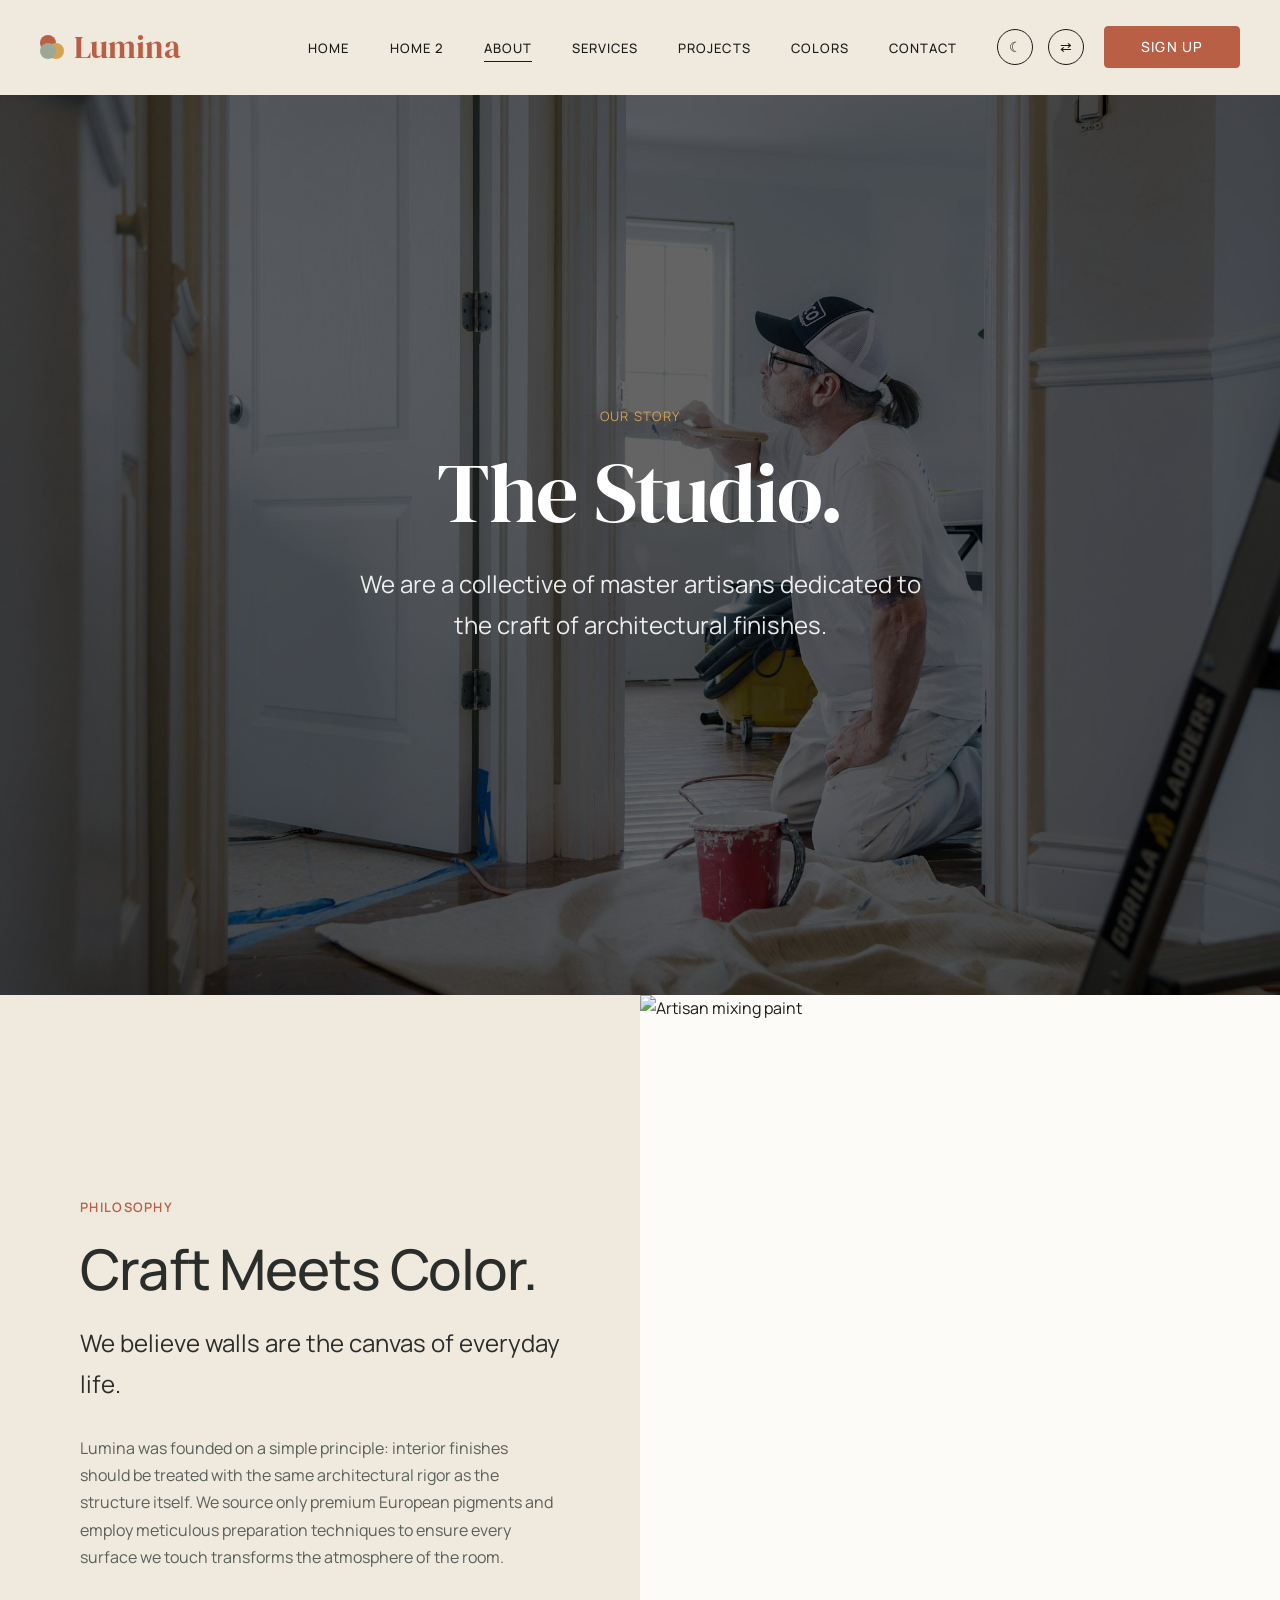
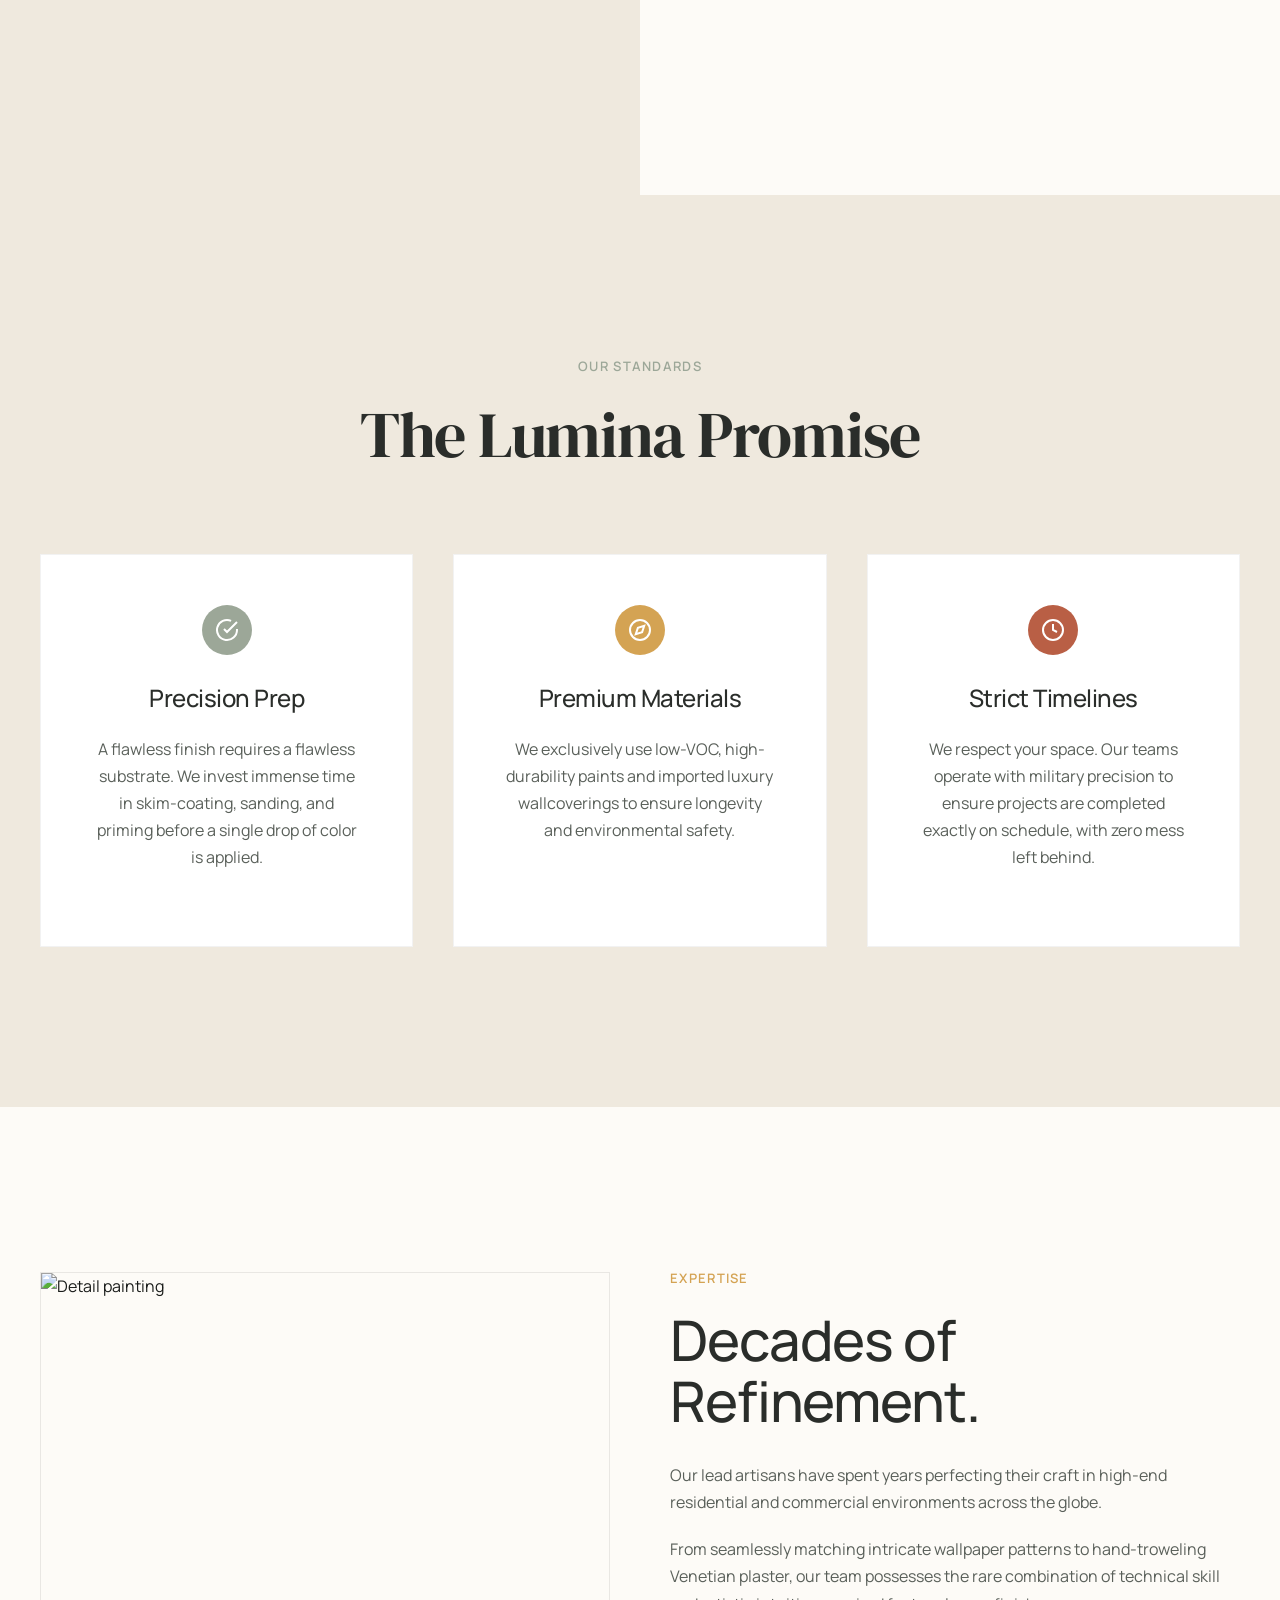
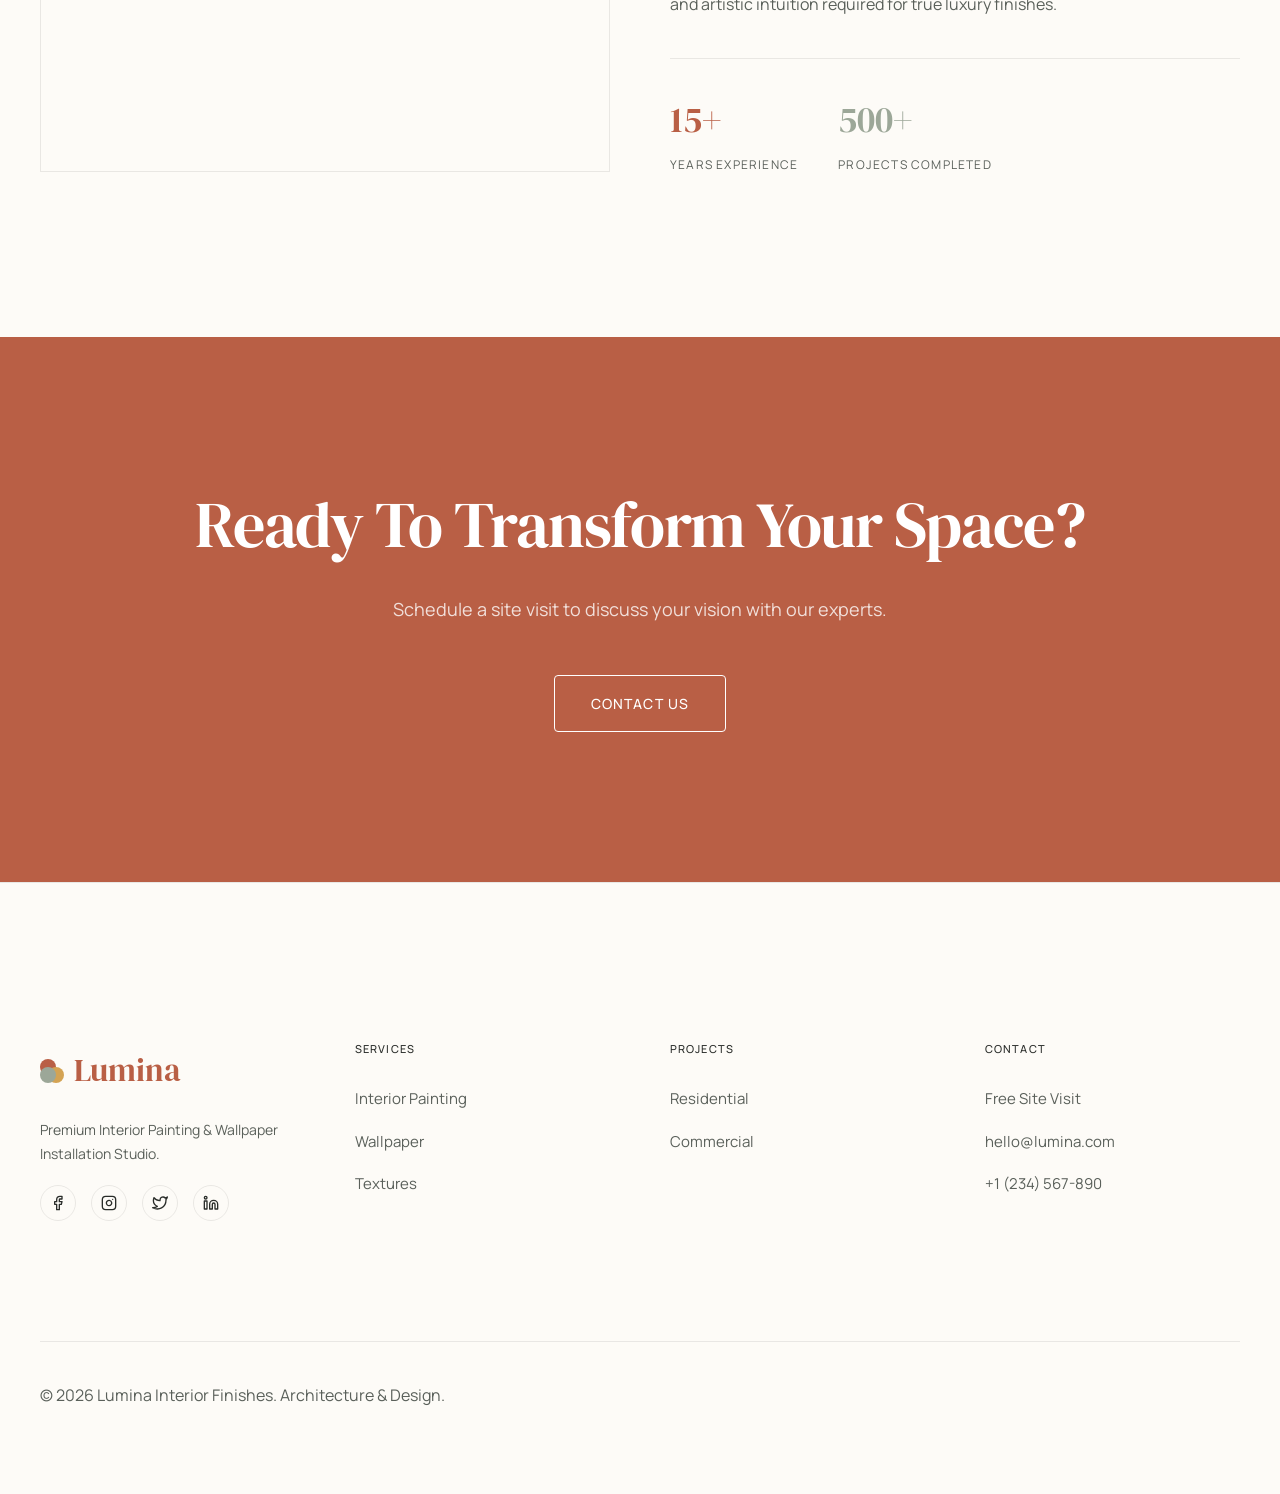
==== commit 7e785f44: "changes" ====
--- a/about.html
+++ b/about.html
@@ -28,27 +28,27 @@
             <button class="mobile-menu-toggle" aria-label="Toggle Menu">☰</button>
             <div class="nav-menu-wrapper">
                 <ul class="nav-links">
-                <li><a href="index.html">Home</a></li>
-                <li><a href="home-2.html">Home 2</a></li>
-                <li><a href="about.html" class="active">About</a></li>
-                <li><a href="services.html">Services</a></li>
-                <li><a href="projects.html">Projects</a></li>
-                <li><a href="colors.html">Colors</a></li>
-                <li><a href="contact.html">Contact</a></li>
-            </ul>
-            <div class="nav-actions" style="display: flex; align-items: center; gap: 20px;">
-                <div style="display: flex; gap: 15px; align-items: center;">
-                    <button class="theme-toggle" aria-label="Toggle Dark Mode"
-                        style="background:transparent; border:1px solid currentColor; border-radius:50%; width:36px; height:36px; display:flex; align-items:center; justify-content:center; color:inherit; font-size:14px; cursor:pointer;">☾</button>
-                    <button class="rtl-toggle" aria-label="Toggle RTL"
-                        style="background:transparent; border:1px solid currentColor; border-radius:50%; width:36px; height:36px; display:flex; align-items:center; justify-content:center; color:inherit; font-size:14px; cursor:pointer;">⇄</button>
-                </div>
-                <div style="display: flex; align-items: stretch; height: 42px;">
-                    <a href="register.html" class="btn">Sign
-                        Up</a>
-                </div>
-            </div>
-        </div>
+                    <li><a href="index.html">Home</a></li>
+                    <li><a href="home-2.html">Home 2</a></li>
+                    <li><a href="about.html" class="active">About</a></li>
+                    <li><a href="services.html">Services</a></li>
+                    <li><a href="projects.html">Projects</a></li>
+                    <li><a href="colors.html">Colors</a></li>
+                    <li><a href="contact.html">Contact</a></li>
+                </ul>
+                <div class="nav-actions" style="display: flex; align-items: center; gap: 20px;">
+                    <div style="display: flex; gap: 15px; align-items: center;">
+                        <button class="theme-toggle" aria-label="Toggle Dark Mode"
+                            style="background:transparent; border:1px solid currentColor; border-radius:50%; width:36px; height:36px; display:flex; align-items:center; justify-content:center; color:inherit; font-size:14px; cursor:pointer;">☾</button>
+                        <button class="rtl-toggle" aria-label="Toggle RTL"
+                            style="background:transparent; border:1px solid currentColor; border-radius:50%; width:36px; height:36px; display:flex; align-items:center; justify-content:center; color:inherit; font-size:14px; cursor:pointer;">⇄</button>
+                    </div>
+                    <div style="display: flex; align-items: stretch; height: 42px;">
+                        <a href="register.html" class="btn">Sign
+                            Up</a>
+                    </div>
+                </div>
+            </div>
 
         </div>
     </nav>
@@ -214,16 +214,36 @@
                         Painting & Wallpaper Installation Studio.</p>
                     <div style="display: flex; gap: 15px;">
                         <a href="#" class="social-icon">
-                            <svg width="16" height="16" viewBox="0 0 24 24" fill="none" stroke="currentColor" stroke-width="2" stroke-linecap="round" stroke-linejoin="round"><path d="M18 2h-3a5 5 0 0 0-5 5v3H7v4h3v8h4v-8h3l1-4h-4V7a1 1 0 0 1 1-1h3z"></path></svg>
+                            <svg width="16" height="16" viewBox="0 0 24 24" fill="none" stroke="currentColor"
+                                stroke-width="2" stroke-linecap="round" stroke-linejoin="round">
+                                <path d="M18 2h-3a5 5 0 0 0-5 5v3H7v4h3v8h4v-8h3l1-4h-4V7a1 1 0 0 1 1-1h3z"></path>
+                            </svg>
                         </a>
                         <a href="#" class="social-icon">
-                            <svg width="16" height="16" viewBox="0 0 24 24" fill="none" stroke="currentColor" stroke-width="2" stroke-linecap="round" stroke-linejoin="round"><rect x="2" y="2" width="20" height="20" rx="5" ry="5"></rect><path d="M16 11.37A4 4 0 1 1 12.63 8 4 4 0 0 1 16 11.37z"></path><line x1="17.5" y1="6.5" x2="17.51" y2="6.5"></line></svg>
+                            <svg width="16" height="16" viewBox="0 0 24 24" fill="none" stroke="currentColor"
+                                stroke-width="2" stroke-linecap="round" stroke-linejoin="round">
+                                <rect x="2" y="2" width="20" height="20" rx="5" ry="5"></rect>
+                                <path d="M16 11.37A4 4 0 1 1 12.63 8 4 4 0 0 1 16 11.37z"></path>
+                                <line x1="17.5" y1="6.5" x2="17.51" y2="6.5"></line>
+                            </svg>
                         </a>
                         <a href="#" class="social-icon">
-                            <svg width="16" height="16" viewBox="0 0 24 24" fill="none" stroke="currentColor" stroke-width="2" stroke-linecap="round" stroke-linejoin="round"><path d="M23 3a10.9 10.9 0 0 1-3.14 1.53 4.48 4.48 0 0 0-7.86 3v1A10.66 10.66 0 0 1 3 4s-4 9 5 13a11.64 11.64 0 0 1-7 2c9 5 20 0 20-11.5a4.5 4.5 0 0 0-.08-.83A7.72 7.72 0 0 0 23 3z"></path></svg>
+                            <svg width="16" height="16" viewBox="0 0 24 24" fill="none" stroke="currentColor"
+                                stroke-width="2" stroke-linecap="round" stroke-linejoin="round">
+                                <path
+                                    d="M23 3a10.9 10.9 0 0 1-3.14 1.53 4.48 4.48 0 0 0-7.86 3v1A10.66 10.66 0 0 1 3 4s-4 9 5 13a11.64 11.64 0 0 1-7 2c9 5 20 0 20-11.5a4.5 4.5 0 0 0-.08-.83A7.72 7.72 0 0 0 23 3z">
+                                </path>
+                            </svg>
                         </a>
                         <a href="#" class="social-icon">
-                            <svg width="16" height="16" viewBox="0 0 24 24" fill="none" stroke="currentColor" stroke-width="2" stroke-linecap="round" stroke-linejoin="round"><path d="M16 8a6 6 0 0 1 6 6v7h-4v-7a2 2 0 0 0-2-2 2 2 0 0 0-2 2v7h-4v-7a6 6 0 0 1 6-6z"></path><rect x="2" y="9" width="4" height="12"></rect><circle cx="4" cy="4" r="2"></circle></svg>
+                            <svg width="16" height="16" viewBox="0 0 24 24" fill="none" stroke="currentColor"
+                                stroke-width="2" stroke-linecap="round" stroke-linejoin="round">
+                                <path
+                                    d="M16 8a6 6 0 0 1 6 6v7h-4v-7a2 2 0 0 0-2-2 2 2 0 0 0-2 2v7h-4v-7a6 6 0 0 1 6-6z">
+                                </path>
+                                <rect x="2" y="9" width="4" height="12"></rect>
+                                <circle cx="4" cy="4" r="2"></circle>
+                            </svg>
                         </a>
                     </div>
                 </div>
@@ -245,7 +265,15 @@
                 <div>
                     <h4 style="color: var(--color-charcoal);">Contact</h4>
                     <ul class="footer-links">
-                        <li><a href="contact.html" style="color: var(--text-secondary);">Free Site Visit</a></li>
+                        <li><a href="contact.html" style="color: var(--text-secondary);"
+                                onmouseover="this.style.color='var(--color-sage)'"
+                                onmouseout="this.style.color='var(--text-secondary)'">Free Site Visit</a></li>
+                        <li><a href="mailto:hello@lumina.com" style="color: var(--text-secondary);"
+                                onmouseover="this.style.color='var(--color-sage)'"
+                                onmouseout="this.style.color='var(--text-secondary)'">hello@lumina.com</a></li>
+                        <li><a href="tel:+1234567890" style="color: var(--text-secondary);"
+                                onmouseover="this.style.color='var(--color-sage)'"
+                                onmouseout="this.style.color='var(--text-secondary)'">+1 (234) 567-890</a></li>
                     </ul>
                 </div>
             </div>
@@ -261,8 +289,11 @@
             if (window.scrollY > 50) { nav.classList.add('scrolled'); } else { nav.classList.remove('scrolled'); }
         });
     </script>
-<button id="scrollTopBtn" class="scroll-top-btn" aria-label="Scroll to top">
-        <svg width="24" height="24" viewBox="0 0 24 24" fill="none" stroke="currentColor" stroke-width="2" stroke-linecap="round" stroke-linejoin="round"><path d="M12 19V5M5 12l7-7 7 7"/></svg>
+    <button id="scrollTopBtn" class="scroll-top-btn" aria-label="Scroll to top">
+        <svg width="24" height="24" viewBox="0 0 24 24" fill="none" stroke="currentColor" stroke-width="2"
+            stroke-linecap="round" stroke-linejoin="round">
+            <path d="M12 19V5M5 12l7-7 7 7" />
+        </svg>
     </button>
 </body>
 
